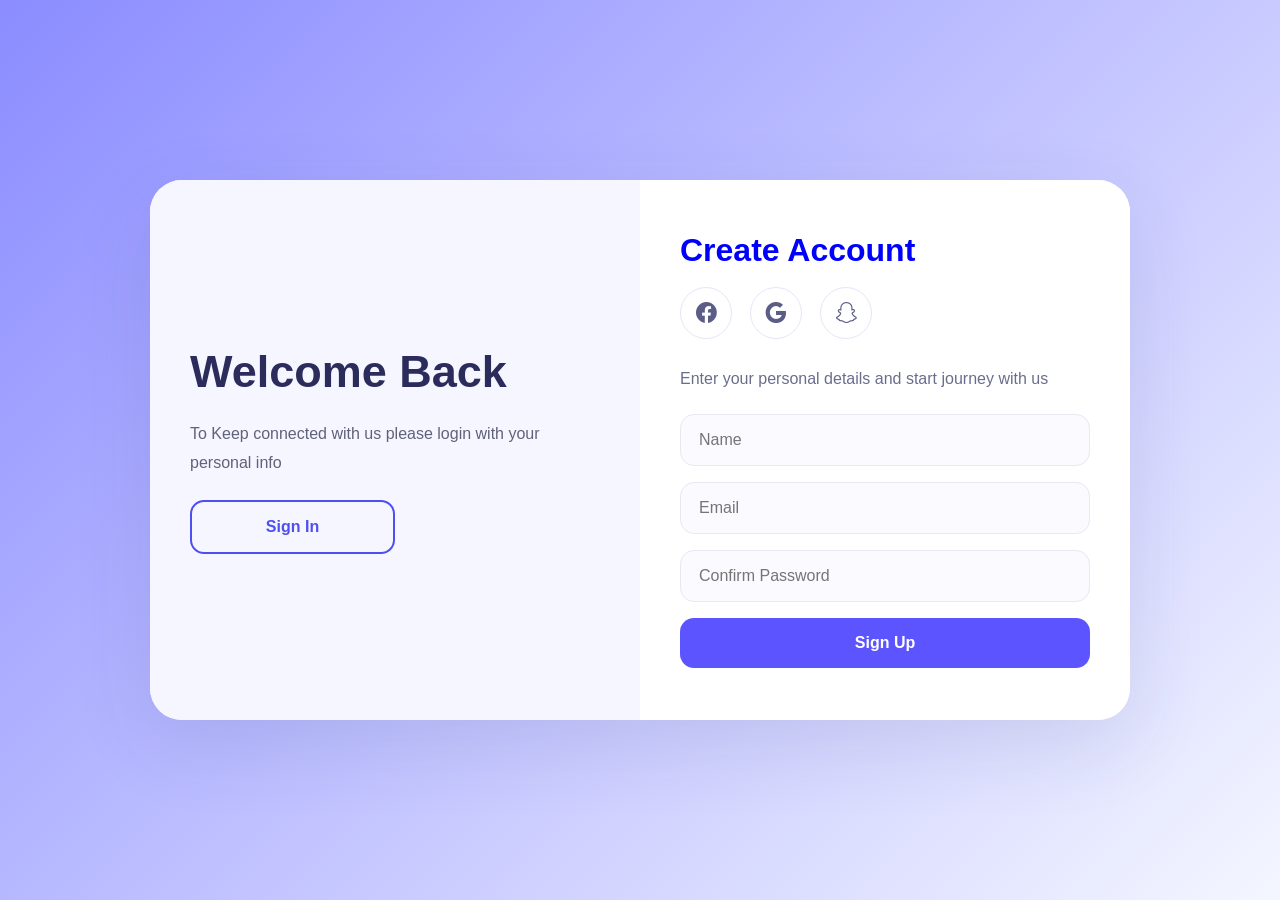
==== index.html @ e58a53e5 "Rename homepage to index" ====
<!DOCTYPE html>
<html lang="en">
<head>
    <meta charset="UTF-8">
    <meta name="viewport" content="width=device-width, initial-scale=1.0">
    <title>Sign Up Page</title>
    <link rel="stylesheet" href="./nurudeen.css">
    <link rel="stylesheet" href="https://cdn.jsdelivr.net/npm/bootstrap-icons@1.13.1/font/bootstrap-icons.min.css">

</head>
<body>
    <div class="container">
        <div class="welcome">
            <h1>Welcome Back</h1>
            <p>To Keep connected with us please login with your personal info</p>
            <button class="sign-in"> Sign In</button>
        </div>
        <div class="signup">
             <h1>Create Account</h1>
             <div class="social-icons">
                <i class="bi bi-facebook"></i>
                <i class="bi bi-google"></i>
                <i class="bi bi-snapchat"></i>
              </div>
              <p class="details">Enter your personal details and start journey with us</p>
              <form>
                <input type="text" placeholder="Name">
                
                <input type="email" placeholder="Email">
                <input type="password" placeholder="Confirm Password">
                <button class="sign-up" type="submit">Sign Up</button>
              </form>
        </div>
    </div>
    
</body>
</html>
---- nurudeen.css ----
* {
  font-family: "Poppins", sans-serif;
  box-sizing: border-box;
  margin: 0;
  padding: 0;
  text-decoration: none;
  
}

body {
  min-height: 100vh;
  display: flex;
  align-items: center;
  justify-content: center;
  padding: 20px;
  background: linear-gradient(135deg, #8b8cff 0%, #f4f6ff 100%);
}

.container {
  width: min(100%, 980px);
  display: grid;
  grid-template-columns: 1fr 1fr;
  border-radius: 32px;
  overflow: hidden;
  background-color: #ffffff;
  box-shadow: 0 24px 80px rgba(45, 56, 120, 0.12);
}

.welcome,
.signup {
  padding: 52px 40px;
}

.welcome {
  background: #f5f6ff;
  display: flex;
  flex-direction: column;
  justify-content: center;
  gap: 22px;
}

.welcome h1 {
  font-size: 45px;
  color: #2b2c5c;
}

.welcome p {
  color: #60627a;
  line-height: 1.8;
}

.sign-in,
.sign-up {
  border: none;
  border-radius: 14px;
  padding: 16px 22px;
  font-size: 1rem;
  font-weight: 600;
  cursor: pointer;
}

.sign-in {
  width: 50%;
  background: transparent;
  color: #4f4ff1;
  border: 2px solid #4f4ff1;
}

.signup {
  background: #ffffff;
}

.signup h1 {
  margin-bottom: 18px;
  color: blue;
  font-size: clamp(2rem, 2.4vw, 2.4rem);
}

.social-icons {
  display: flex;
  gap: 18px;
  margin-bottom: 26px;
}

.social-icons i {
  width: 52px;
  height: 52px;
  display: grid;
  place-items: center;
  border-radius: 50%;
  border: 1px solid #e6e6f7;
  color: #5c5d86;
  font-size: 1.3rem;
  cursor: pointer;
}

.social-icons i:hover {
  transform: translateY(-2px);
  border-color: #8c7cff;
  background: #f1f1ff;
  color: #4f4ff1;
}

.signup p {
  color: #6a6d8c;
  margin-bottom: 22px;
  line-height: 1.7;
}

.signup input {
  width: 100%;
  padding: 16px 18px;
  margin-bottom: 16px;
  border: 1px solid #e8e8f3;
  border-radius: 14px;
  background: #fafaff;
  font-size: 1rem;
  color: #2b2b45;
}

.sign-up {
  width: 100%;
  background: #5c54ff;
  color: #ffffff;
}

.sign-up:hover {
  transform: translateY(-1px);
  background: #4f48e6;
}

@media (max-width: 860px) {
  .container {
    grid-template-columns: 1fr;
  }

  .welcome,
  .signup {
    padding: 38px 32px;
  }
}

@media (max-width: 560px) {
  body {
    padding: 14px;
  }

  .welcome h1,
  .signup h1 {
    font-size: 1.9rem;
  }

  .social-icons {
    justify-content: flex-start;
  }
}
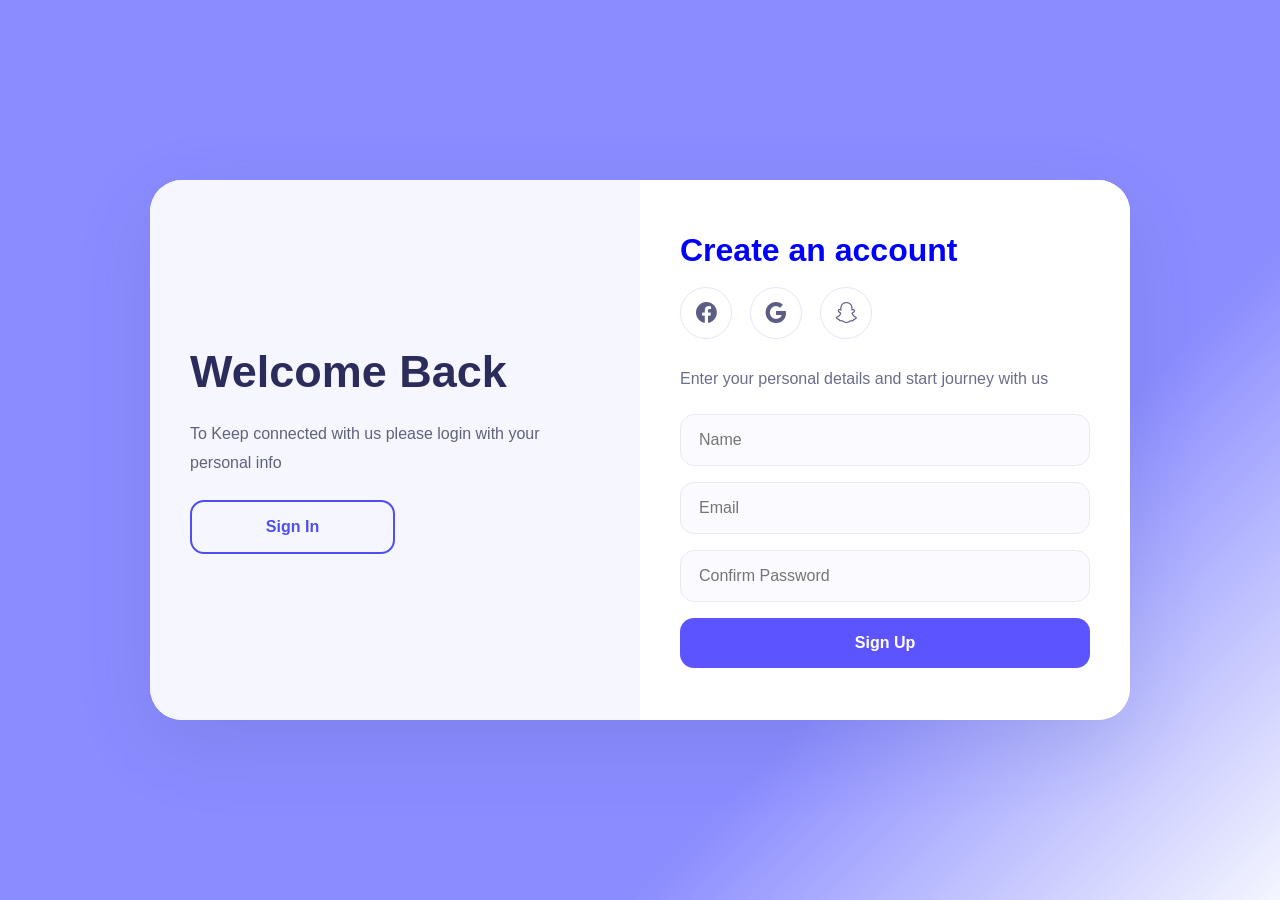
==== commit 3c9d0c1b: "added an" ====
--- a/index.html
+++ b/index.html
@@ -16,7 +16,7 @@
             <button class="sign-in"> Sign In</button>
         </div>
         <div class="signup">
-             <h1>Create Account</h1>
+             <h1>Create an account</h1>
              <div class="social-icons">
                 <i class="bi bi-facebook"></i>
                 <i class="bi bi-google"></i>
--- a/nurudeen.css
+++ b/nurudeen.css
@@ -13,7 +13,7 @@
   align-items: center;
   justify-content: center;
   padding: 20px;
-  background: linear-gradient(135deg, #8b8cff 0%, #f4f6ff 100%);
+  background: linear-gradient(135deg, #8b8cff 70%, #f4f6ff 100%);
 }
 
 .container {
